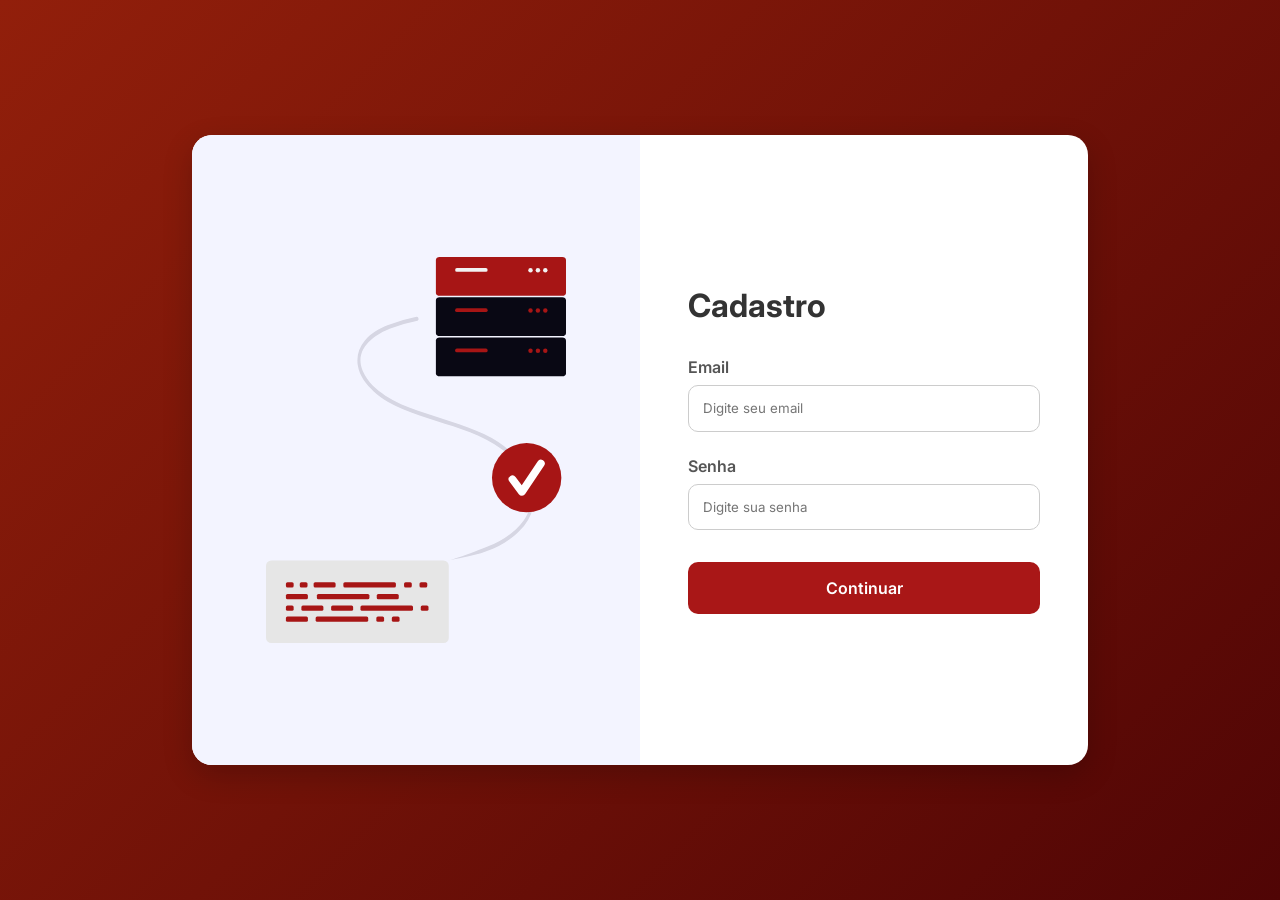
==== login.html @ 920dafa2 "test" ====
<!DOCTYPE html>
<html lang="pt-br">
<head>
    <meta charset="UTC-3">
    <meta name="viewport" content="width=device-width, initial-scale=1.0">
    <title>Tela de Cadastro</title>
    <link class="rtl" rel="stylesheet" href="style.css">
</head>

<body>

    <div class="container">

        <div class="form-image">
            <img src="img/undraw_code-deployed_iwvu.svg" alt="imagem-login">
        </div>

        <div class="form">

            <form action="fazer_login.php" method="POST">

                <div class="form-header">
                    <div class="title">
                        <h1>Cadastro</h1>
                    </div>
                </div>

                <div class="input-group">

                    <div class="input-box">
                        <label for="email">Email</label>
                        <input type="email" id="email" name="email" placeholder="Digite seu email" required>
                    </div>

                    <div class="input-box">
                        <label for="password">Senha</label>
                        <input type="password" id="password" name="password" placeholder="Digite sua senha" required>
                    </div>
                   
                </div>

                <div class="continue-button">
                    <button type="submit">Continuar</button>
                </div>

            </form>

        </div>

    </div>

</body>
</html>
---- style.css ----
@import url('https://fonts.googleapis.com/css2?family=Inter:wght@100..900&display=swap');

*{
    margin: 0;
    padding: 0;
    box-sizing: border-box;
    font-family: 'Inter', sans-serif;
}

body{
    width: 100%;
    min-height: 100vh;

    display: flex;
    justify-content: center;
    align-items: center;

    background: linear-gradient(135deg, #921f0b, #500505);
}

.container{
    width: 70%;
    max-width: 1100px;
    min-height: 70vh;

    display: flex;

    background-color: white;

    border-radius: 20px;
    overflow: hidden;

    box-shadow: 0 10px 30px rgba(0,0,0,0.2);
}

.form-image{
    width: 50%;

    display: flex;
    justify-content: center;
    align-items: center;

    background-color: #F3F4FF;

    padding: 2rem;
}

.form-image img{
    width: 100%;
    max-width: 300px;
}

.form{
    width: 50%;

    display: flex;
    justify-content: center;
    align-items: center;

    padding: 3rem;
}

form{
    width: 100%;
}

.form-header{
    display: flex;
    justify-content: space-between;
    align-items: center;

    margin-bottom: 2rem;
}

.title h1{
    font-size: 2rem;
    color: #333;
}



.login-button button:hover{
    background-color: #5848f5;
}

.input-group{
    display: flex;
    flex-direction: column;
    gap: 1.5rem;
}

.input-box{
    display: flex;
    flex-direction: column;
}

.input-box label{
    margin-bottom: 0.5rem;

    color: #555;
    font-weight: 600;
}

.input-box input{
    padding: 0.9rem;

    border: 1px solid #ccc;
    border-radius: 10px;

    outline: none;

    transition: 0.3s;
}



.continue-button{
    margin-top: 2rem;
}

.continue-button button{
    width: 100%;

    padding: 1rem;

    border: none;
    border-radius: 10px;

    background-color: #a91717;

    color: white;

    font-size: 1rem;
    font-weight: 600;

    cursor: pointer;

    transition: 0.3s;
}

.continue-button button:hover{
    background-color: #085b30;
}

/* RESPONSIVO */

@media screen and (max-width: 900px){

    .container{
        width: 90%;
        height: auto;

        flex-direction: column;
    }

    .form-image{
        width: 100%;
        height: 250px;
    }

    .form{
        width: 100%;
    }

}
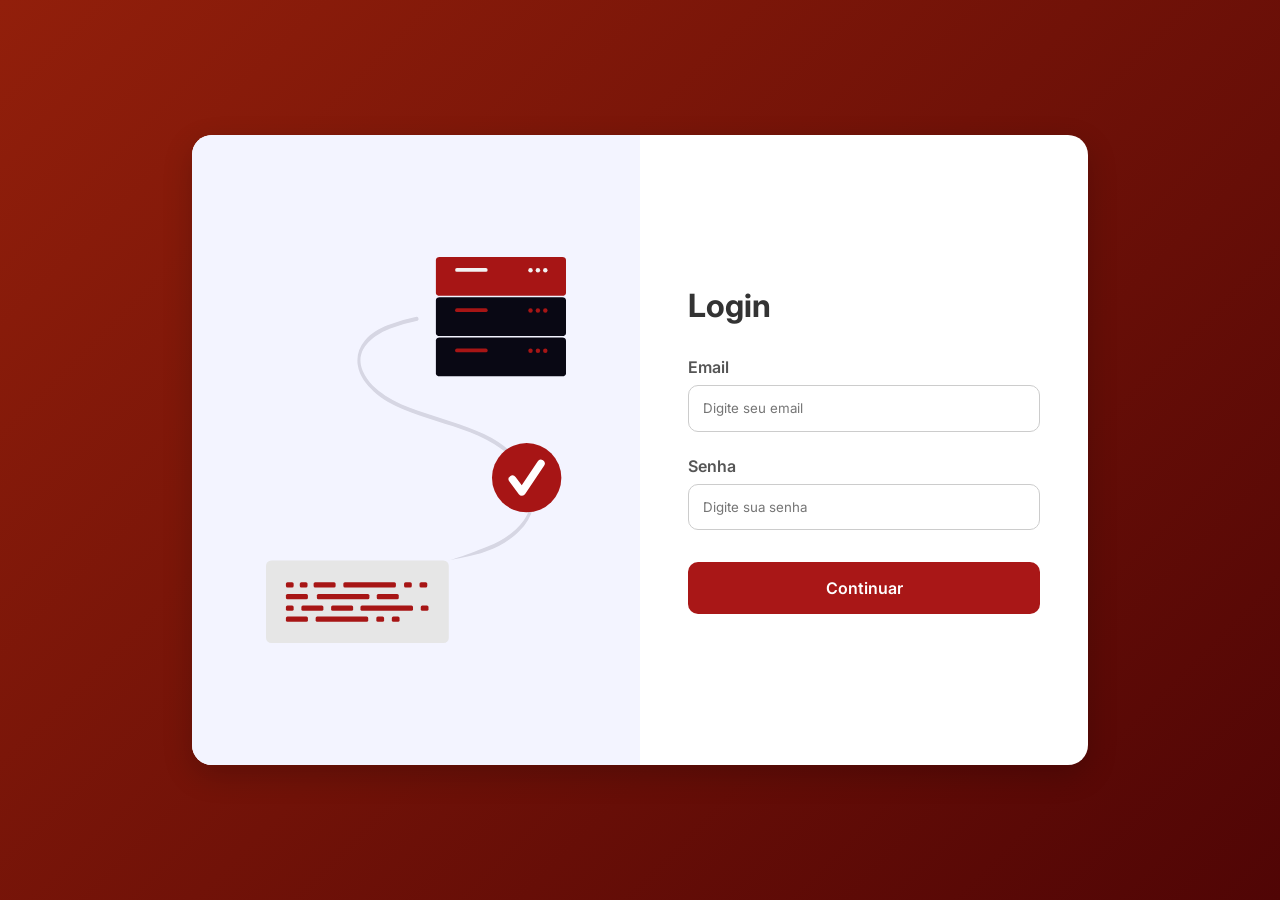
==== commit d8f4d0c5: "atualização tela de login" ====
--- a/login.html
+++ b/login.html
@@ -3,7 +3,7 @@
 <head>
     <meta charset="UTC-3">
     <meta name="viewport" content="width=device-width, initial-scale=1.0">
-    <title>Tela de Cadastro</title>
+    <title>Tela de Login</title>
     <link class="rtl" rel="stylesheet" href="style.css">
 </head>
 
@@ -21,7 +21,7 @@
 
                 <div class="form-header">
                     <div class="title">
-                        <h1>Cadastro</h1>
+                        <h1>Login</h1>
                     </div>
                 </div>
 
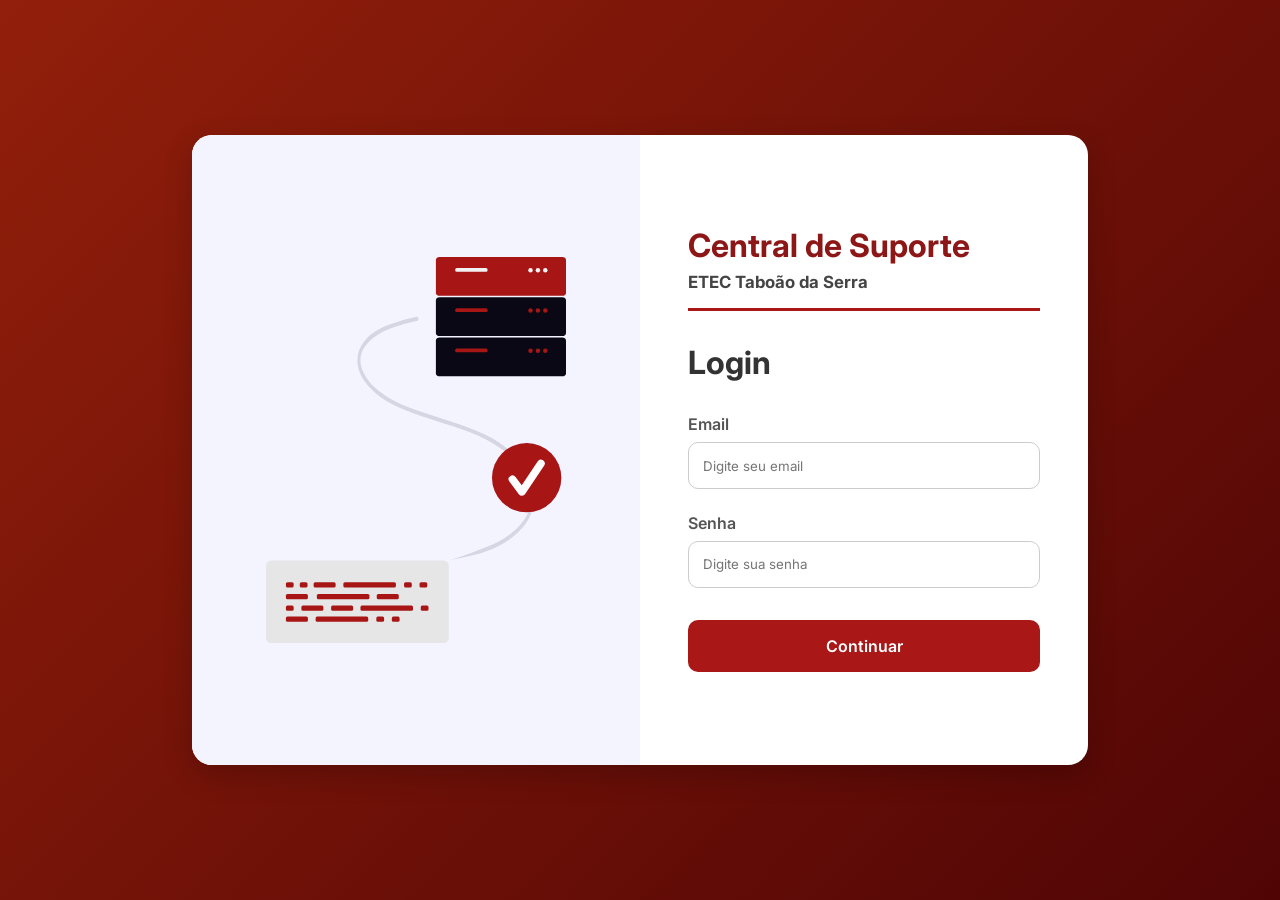
==== commit 5fe2b0bd: "ok" ====
--- a/login.html
+++ b/login.html
@@ -1,7 +1,7 @@
 <!DOCTYPE html>
 <html lang="pt-br">
 <head>
-    <meta charset="UTC-3">
+    <meta charset="UTF-8">
     <meta name="viewport" content="width=device-width, initial-scale=1.0">
     <title>Tela de Login</title>
     <link class="rtl" rel="stylesheet" href="style.css">
@@ -19,9 +19,14 @@
 
             <form action="fazer_login.php" method="POST">
 
+                <div class="support-title">
+                    <h1>Central de Suporte</h1>
+                    <p>ETEC Taboão da Serra</p>
+                </div>
+
                 <div class="form-header">
                     <div class="title">
-                        <h1>Login</h1>
+                        <h2>Login</h2>
                     </div>
                 </div>
 
@@ -50,4 +55,4 @@
     </div>
 
 </body>
-</html>+</html>
--- a/style.css
+++ b/style.css
@@ -72,7 +72,26 @@
     margin-bottom: 2rem;
 }
 
-.title h1{
+.support-title{
+    border-bottom: 3px solid #a91717;
+    margin-bottom: 2rem;
+    padding-bottom: 1rem;
+}
+
+.support-title h1{
+    color: #8d1717;
+    font-size: 2rem;
+    line-height: 1.15;
+}
+
+.support-title p{
+    color: #444;
+    font-size: 1.05rem;
+    font-weight: 700;
+    margin-top: 0.45rem;
+}
+
+.title h2{
     font-size: 2rem;
     color: #333;
 }
@@ -160,6 +179,9 @@
 
     .form{
         width: 100%;
+        padding: 2rem;
     }
 
-}+    .support-title h1{font-size: 1.65rem;}
+
+}
